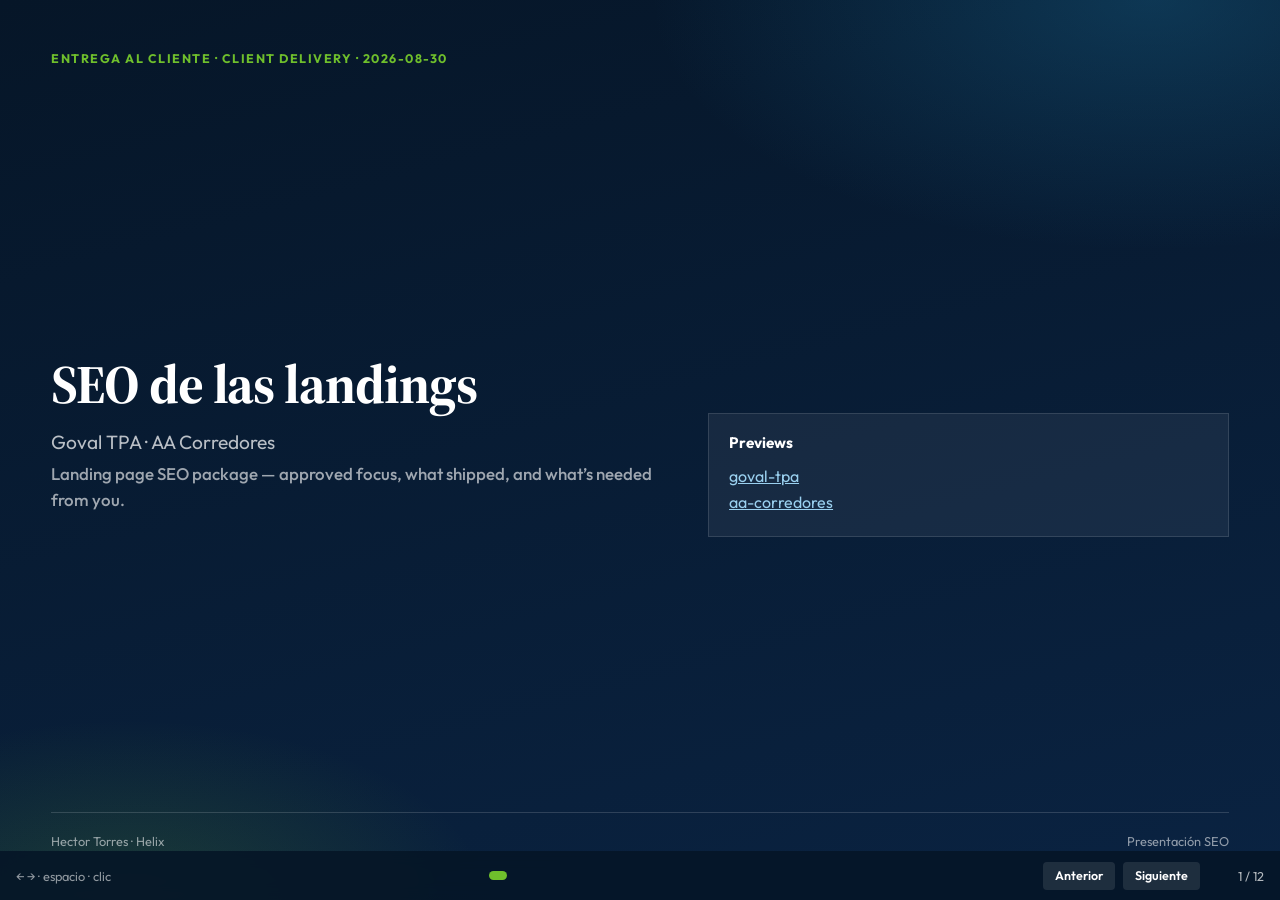
==== CLIENT-DELIVERY-SEO-SLIDES.html @ dc391119 "Add HTML slide deck for SEO client delivery. Co-authored-by: Cursor <cursoragent@cursor.com>" ====
<!DOCTYPE html>
<html lang="es">
<head>
  <meta charset="UTF-8" />
  <meta name="viewport" content="width=device-width, initial-scale=1" />
  <title>Entrega SEO — Goval TPA · AA Corredores</title>
  <link rel="preconnect" href="https://fonts.googleapis.com" />
  <link rel="preconnect" href="https://fonts.gstatic.com" crossorigin />
  <link href="https://fonts.googleapis.com/css2?family=Outfit:wght@400;500;600;700&family=Source+Serif+4:opsz,wght@8..60,600;8..60,700&display=swap" rel="stylesheet" />
  <style>
    :root {
      --navy: #0a2342;
      --navy-deep: #061628;
      --teal: #1a6f9a;
      --lime: #6fbf2c;
      --fog: #e8eef5;
      --ink: #152033;
      --muted: #5a6a7d;
      --white: #fff;
      --font: "Outfit", system-ui, sans-serif;
      --display: "Source Serif 4", Georgia, serif;
    }

    * { box-sizing: border-box; }
    html, body { margin: 0; height: 100%; }
    body {
      font-family: var(--font);
      color: var(--ink);
      background: var(--navy-deep);
      overflow: hidden;
    }

    .deck {
      height: 100%;
      position: relative;
    }

    .slide {
      position: absolute;
      inset: 0;
      display: none;
      padding: clamp(1.5rem, 4vw, 3.5rem);
      background:
        radial-gradient(1200px 600px at 100% -10%, rgba(26, 111, 154, 0.28), transparent 55%),
        radial-gradient(900px 500px at -10% 110%, rgba(111, 191, 44, 0.12), transparent 50%),
        linear-gradient(160deg, #f4f7fb 0%, #eef3f8 45%, #e4edf5 100%);
      color: var(--ink);
      overflow: auto;
    }
    .slide.is-active { display: flex; flex-direction: column; }
    .slide.dark {
      background:
        radial-gradient(1000px 500px at 90% 0%, rgba(26, 111, 154, 0.35), transparent 50%),
        radial-gradient(800px 400px at 10% 100%, rgba(111, 191, 44, 0.18), transparent 45%),
        linear-gradient(165deg, var(--navy-deep), var(--navy));
      color: var(--white);
    }
    .slide.dark .muted { color: rgba(255,255,255,0.72); }
    .slide.dark .kicker { color: var(--lime); }
    .slide.dark a { color: #9ad0ef; }

    .kicker {
      font-size: 0.78rem;
      font-weight: 700;
      letter-spacing: 0.12em;
      text-transform: uppercase;
      color: var(--teal);
      margin: 0 0 0.75rem;
    }
    h1, h2 {
      font-family: var(--display);
      font-weight: 700;
      line-height: 1.15;
      margin: 0 0 0.75rem;
      letter-spacing: -0.02em;
    }
    h1 { font-size: clamp(2rem, 5vw, 3.4rem); max-width: 18ch; }
    h2 { font-size: clamp(1.55rem, 3.5vw, 2.45rem); }
    .lede {
      font-size: clamp(1rem, 2vw, 1.2rem);
      max-width: 42rem;
      line-height: 1.55;
      margin: 0 0 1.5rem;
    }
    .muted { color: var(--muted); }
    .en {
      display: block;
      font-size: 0.88em;
      font-weight: 500;
      opacity: 0.85;
      margin-top: 0.2rem;
    }

    .grow { flex: 1; display: flex; flex-direction: column; justify-content: center; }
    .footer-meta {
      display: flex;
      justify-content: space-between;
      gap: 1rem;
      align-items: center;
      margin-top: auto;
      padding-top: 1.25rem;
      font-size: 0.8rem;
      color: var(--muted);
      border-top: 1px solid rgba(10, 35, 66, 0.12);
    }
    .slide.dark .footer-meta {
      border-top-color: rgba(255,255,255,0.15);
      color: rgba(255,255,255,0.55);
    }

    .grid-2 {
      display: grid;
      grid-template-columns: repeat(2, minmax(0, 1fr));
      gap: 1.25rem;
    }
    @media (max-width: 800px) {
      .grid-2 { grid-template-columns: 1fr; }
    }

    .panel {
      background: rgba(255,255,255,0.72);
      border: 1px solid rgba(10, 35, 66, 0.1);
      padding: 1.15rem 1.25rem;
    }
    .slide.dark .panel {
      background: rgba(255,255,255,0.06);
      border-color: rgba(255,255,255,0.12);
    }
    .panel h3 {
      margin: 0 0 0.65rem;
      font-size: 1.05rem;
      color: var(--navy);
    }
    .slide.dark .panel h3 { color: #fff; }
    .panel p { margin: 0 0 0.75rem; font-size: 0.95rem; line-height: 1.45; }
    .panel ul {
      margin: 0;
      padding-left: 1.1rem;
      font-size: 0.92rem;
      line-height: 1.55;
    }
    .panel li + li { margin-top: 0.35rem; }

    .tag {
      display: inline-block;
      font-size: 0.72rem;
      font-weight: 700;
      letter-spacing: 0.06em;
      text-transform: uppercase;
      padding: 0.2rem 0.5rem;
      background: var(--navy);
      color: #fff;
      margin-bottom: 0.55rem;
    }
    .tag.aa { background: var(--lime); color: var(--navy); }

    .list-check {
      list-style: none;
      margin: 0;
      padding: 0;
      display: grid;
      gap: 0.65rem;
    }
    .list-check li {
      display: grid;
      grid-template-columns: auto 1fr;
      gap: 0.75rem;
      align-items: start;
      font-size: 1rem;
      line-height: 1.4;
    }
    .list-check li::before {
      content: "";
      width: 0.65rem;
      height: 0.65rem;
      margin-top: 0.4rem;
      background: var(--lime);
      border-radius: 1px;
    }

    table {
      width: 100%;
      border-collapse: collapse;
      font-size: 0.9rem;
    }
    th, td {
      text-align: left;
      padding: 0.55rem 0.65rem;
      border-bottom: 1px solid rgba(10, 35, 66, 0.1);
      vertical-align: top;
    }
    th { font-size: 0.75rem; text-transform: uppercase; letter-spacing: 0.06em; color: var(--muted); }
    .slide.dark th, .slide.dark td { border-bottom-color: rgba(255,255,255,0.12); }
    .slide.dark th { color: rgba(255,255,255,0.55); }

    a { color: var(--teal); }
    .links a { display: block; margin: 0.35rem 0; word-break: break-all; }

    .agenda {
      list-style: none;
      margin: 0;
      padding: 0;
      counter-reset: ag;
      display: grid;
      gap: 0.7rem;
      max-width: 36rem;
    }
    .agenda li {
      counter-increment: ag;
      display: grid;
      grid-template-columns: 2.2rem 1fr;
      gap: 0.75rem;
      align-items: baseline;
      font-size: 1.05rem;
    }
    .agenda li::before {
      content: counter(ag, decimal-leading-zero);
      font-weight: 700;
      color: var(--teal);
      font-variant-numeric: tabular-nums;
    }

    .chrome {
      position: fixed;
      left: 0; right: 0; bottom: 0;
      z-index: 20;
      display: flex;
      align-items: center;
      justify-content: space-between;
      gap: 1rem;
      padding: 0.65rem 1rem;
      background: rgba(6, 22, 40, 0.92);
      color: #fff;
      font-size: 0.8rem;
      backdrop-filter: blur(8px);
    }
    .chrome .dots { display: flex; gap: 0.35rem; flex-wrap: wrap; justify-content: center; }
    .chrome button {
      border: 0;
      background: transparent;
      color: rgba(255,255,255,0.45);
      width: 0.55rem;
      height: 0.55rem;
      padding: 0;
      border-radius: 50%;
      cursor: pointer;
    }
    .chrome button.is-on { background: var(--lime); color: var(--lime); width: 1.1rem; border-radius: 999px; }
    .nav-btns { display: flex; gap: 0.5rem; }
    .nav-btns button {
      width: auto;
      height: auto;
      border-radius: 0.25rem;
      background: rgba(255,255,255,0.1);
      color: #fff;
      padding: 0.4rem 0.75rem;
      font: inherit;
      font-size: 0.78rem;
      font-weight: 600;
      cursor: pointer;
    }
    .nav-btns button:hover { background: rgba(255,255,255,0.2); }
    .hint { opacity: 0.55; }
    .deck { padding-bottom: 3rem; }

    .split-title {
      display: grid;
      grid-template-columns: 1.2fr 1fr;
      gap: 2rem;
      align-items: end;
    }
    @media (max-width: 800px) {
      .split-title { grid-template-columns: 1fr; }
    }

    .note {
      margin-top: 1rem;
      padding: 0.85rem 1rem;
      border-left: 3px solid var(--lime);
      background: rgba(111, 191, 44, 0.1);
      font-size: 0.92rem;
    }
    .slide.dark .note {
      background: rgba(111, 191, 44, 0.12);
      border-left-color: var(--lime);
    }
  </style>
</head>
<body>
  <div class="deck" id="deck" aria-live="polite">

    <!-- 0 -->
    <section class="slide dark is-active" data-slide>
      <p class="kicker">Entrega al cliente · Client delivery · 2026-08-30</p>
      <div class="grow">
        <div class="split-title">
          <div>
            <h1>SEO de las landings</h1>
            <p class="lede muted">
              Goval TPA · AA Corredores
              <span class="en">Landing page SEO package — approved focus, what shipped, and what’s needed from you.</span>
            </p>
          </div>
          <div class="panel">
            <p><strong>Previews</strong></p>
            <div class="links">
              <a href="https://hectortorrese.github.io/goval-tpa/" target="_blank" rel="noopener">goval-tpa</a>
              <a href="https://hectortorrese.github.io/aa-corredores/" target="_blank" rel="noopener">aa-corredores</a>
            </div>
          </div>
        </div>
      </div>
      <div class="footer-meta"><span>Hector Torres · Helix</span><span>Presentación SEO</span></div>
    </section>

    <!-- 1 -->
    <section class="slide" data-slide>
      <p class="kicker">Agenda</p>
      <div class="grow">
        <h2>Qué cubrimos hoy</h2>
        <p class="lede muted">What this deck covers</p>
        <ol class="agenda">
          <li>Enfoque SEO aprobado <span class="en">Approved SEO focus (Goval vs AA)</span></li>
          <li>Qué se implementó en ambas páginas <span class="en">What shipped on both sites</span></li>
          <li><code>robots.txt</code> + <code>sitemap.xml</code> explicados</li>
          <li>URLs, Schema, hosting</li>
          <li>Pendiente del cliente <span class="en">What we need from you</span></li>
        </ol>
      </div>
      <div class="footer-meta"><span>Goval TPA · AA Corredores</span><span></span></div>
    </section>

    <!-- 2 -->
    <section class="slide" data-slide>
      <p class="kicker">1 · Enfoque aprobado</p>
      <div class="grow">
        <h2>Dos marcas, dos temas claros</h2>
        <p class="lede muted">Two brands, two distinct SEO topics — no overlap.</p>
        <div class="grid-2">
          <div class="panel">
            <span class="tag">Goval TPA</span>
            <h3>TPA · asistencia médica y al viajero</h3>
            <p>Third Party Administrator en República Dominicana: emergencias, siniestros, red de prestadores, 24/7.</p>
            <p class="muted"><strong>No priorizamos:</strong> corretaje de seguros general (eso es AA).</p>
          </div>
          <div class="panel">
            <span class="tag aa">AA Corredores</span>
            <h3>Corredora de seguros · Santo Domingo</h3>
            <p>Corretaje y reaseguros: salud/ARS/AFP, viajes, intermediación con aseguradoras, Superintendencia.</p>
            <p class="muted"><strong>No priorizamos:</strong> TPA / gestión operativa de siniestros (eso es Goval).</p>
          </div>
        </div>
      </div>
      <div class="footer-meta"><span>Approved SEO focus</span><span></span></div>
    </section>

    <!-- 3 -->
    <section class="slide" data-slide>
      <p class="kicker">Goval TPA · Keywords</p>
      <div class="grow">
        <h2>Tema central: TPA en RD</h2>
        <table>
          <thead>
            <tr><th>Español</th><th>English</th></tr>
          </thead>
          <tbody>
            <tr><td>Third Party Administrator / TPA República Dominicana</td><td>Third Party Administrator / TPA Dominican Republic</td></tr>
            <tr><td>asistencia médica</td><td>medical assistance</td></tr>
            <tr><td>asistencia al viajero 24/7</td><td>traveler assistance 24/7</td></tr>
            <tr><td>emergencias médicas y siniestros</td><td>medical emergencies and claims</td></tr>
            <tr><td>red de prestadores médicos</td><td>medical provider network</td></tr>
            <tr><td>TPA para aseguradoras</td><td>TPA for insurers</td></tr>
          </tbody>
        </table>
      </div>
      <div class="footer-meta"><span>Goval TPA</span><span></span></div>
    </section>

    <!-- 4 -->
    <section class="slide" data-slide>
      <p class="kicker">AA Corredores · Keywords</p>
      <div class="grow">
        <h2>Tema central: corretaje en RD</h2>
        <table>
          <thead>
            <tr><th>Español</th><th>English</th></tr>
          </thead>
          <tbody>
            <tr><td>corredora de seguros República Dominicana</td><td>insurance brokerage Dominican Republic</td></tr>
            <tr><td>corretaje de seguros y reaseguros</td><td>insurance &amp; reinsurance brokerage</td></tr>
            <tr><td>seguros de salud, ARS, AFP</td><td>health insurance, ARS, AFP</td></tr>
            <tr><td>seguros de viaje</td><td>travel insurance</td></tr>
            <tr><td>Superintendencia de Seguros</td><td>Insurance Superintendency</td></tr>
            <tr><td>intermediación con aseguradoras</td><td>intermediation with insurers</td></tr>
          </tbody>
        </table>
      </div>
      <div class="footer-meta"><span>AA Corredores</span><span></span></div>
    </section>

    <!-- 5 -->
    <section class="slide" data-slide>
      <p class="kicker">2 · Implementado</p>
      <div class="grow">
        <h2>Qué hay en ambas páginas</h2>
        <p class="lede muted">Shipped on both landings · idioma por defecto: español (mercado RD)</p>
        <ul class="list-check">
          <li>Títulos y meta descriptions en ES y EN (cambian con el idioma)</li>
          <li>Open Graph + Twitter cards (compartir en redes / WhatsApp)</li>
          <li><code>canonical</code> + <code>hreflang</code> (<code>?lang=es</code> / <code>?lang=en</code>)</li>
          <li><code>robots.txt</code> + <code>sitemap.xml</code></li>
          <li>Datos estructurados JSON-LD (Schema.org)</li>
          <li>Encabezados H1/H2/H3 alineados a los temas SEO — sin relleno artificial</li>
        </ul>
      </div>
      <div class="footer-meta"><span>What was implemented</span><span></span></div>
    </section>

    <!-- 6 -->
    <section class="slide" data-slide>
      <p class="kicker">2.1 · Para buscadores</p>
      <div class="grow">
        <h2><code>robots.txt</code> + <code>sitemap.xml</code></h2>
        <p class="lede muted">Archivos para Google y otros crawlers — el visitante normal no los ve.</p>
        <div class="grid-2">
          <div class="panel">
            <h3>robots.txt</h3>
            <p><strong>ES:</strong> Instrucciones para crawlers: qué pueden indexar. Aquí: <strong>permitir todo</strong> el sitio y señalar el sitemap.</p>
            <p class="muted"><strong>EN:</strong> Rules for crawlers. Here: allow the whole site and point to the sitemap.</p>
          </div>
          <div class="panel">
            <h3>sitemap.xml</h3>
            <p><strong>ES:</strong> Lista oficial de URLs (home + ES/EN) para encontrarlas más rápido y saber que hay dos idiomas.</p>
            <p class="muted"><strong>EN:</strong> Official URL list so engines find pages faster and know both languages exist.</p>
          </div>
        </div>
        <div class="note">
          Juntos = <strong>permiso + mapa</strong>. No rankean solos; ayudan al descubrimiento.
          Con dominio propio: actualizar URLs en ambos y enviar el sitemap en Search Console.
        </div>
      </div>
      <div class="footer-meta"><span>Permission + map for search bots</span><span></span></div>
    </section>

    <!-- 7 -->
    <section class="slide" data-slide>
      <p class="kicker">Schema.org · JSON-LD</p>
      <div class="grow">
        <h2>Datos estructurados</h2>
        <p class="lede muted">Helps Google understand the business type.</p>
        <table>
          <thead>
            <tr><th>Sitio</th><th>Tipo Schema.org</th></tr>
          </thead>
          <tbody>
            <tr>
              <td>Goval TPA</td>
              <td><code>Organization</code> (+ knowsAbout TPA / medical / travel assistance)</td>
            </tr>
            <tr>
              <td>AA Corredores</td>
              <td><code>InsuranceAgency</code> (+ dirección, teléfono, fundador)</td>
            </tr>
          </tbody>
        </table>
        <div class="note" style="margin-top:1.5rem">
          Ejemplos live:<br />
          <a href="https://hectortorrese.github.io/goval-tpa/robots.txt" target="_blank" rel="noopener">goval-tpa/robots.txt</a>
          ·
          <a href="https://hectortorrese.github.io/goval-tpa/sitemap.xml" target="_blank" rel="noopener">goval-tpa/sitemap.xml</a>
          <span class="en">(misma idea en AA)</span>
        </div>
      </div>
      <div class="footer-meta"><span>Structured data</span><span></span></div>
    </section>

    <!-- 8 -->
    <section class="slide" data-slide>
      <p class="kicker">3 · URLs</p>
      <div class="grow">
        <h2>Previews y repositorios</h2>
        <table>
          <thead>
            <tr><th>Sitio</th><th>Preview</th><th>Repo</th></tr>
          </thead>
          <tbody>
            <tr>
              <td>Goval TPA</td>
              <td><a href="https://hectortorrese.github.io/goval-tpa/" target="_blank" rel="noopener">github.io/goval-tpa</a></td>
              <td><a href="https://github.com/HectorTorresE/goval-tpa" target="_blank" rel="noopener">HectorTorresE/goval-tpa</a></td>
            </tr>
            <tr>
              <td>AA Corredores</td>
              <td><a href="https://hectortorrese.github.io/aa-corredores/" target="_blank" rel="noopener">github.io/aa-corredores</a></td>
              <td><a href="https://github.com/HectorTorresE/aa-corredores" target="_blank" rel="noopener">HectorTorresE/aa-corredores</a></td>
            </tr>
          </tbody>
        </table>
        <div class="note">
          Probar idiomas: agregar <code>?lang=en</code> o <code>?lang=es</code> a la URL.<br />
          Documento escrito: <a href="https://github.com/HectorTorresE/goval-tpa/blob/main/CLIENT-DELIVERY-SEO.md" target="_blank" rel="noopener">CLIENT-DELIVERY-SEO.md</a>
        </div>
      </div>
      <div class="footer-meta"><span>Client URLs</span><span></span></div>
    </section>

    <!-- 9 -->
    <section class="slide" data-slide>
      <p class="kicker">4 · Pendiente del cliente</p>
      <div class="grow">
        <h2>Lo que necesitamos de ustedes</h2>
        <p class="lede muted">Needs from client</p>
        <ul class="list-check">
          <li><strong>Goval:</strong> teléfono, correo y dirección oficiales (hoy hay email provisional).</li>
          <li><strong>Dominios finales</strong> tras aprobación (ej. govaltpa.com, aacorredores.com) — actualizar canonical, sitemap y Schema.</li>
          <li>Confirmar logo vectorial de AA si el SVG actual debe reemplazarse.</li>
          <li>Opcional: Google Search Console + Analytics cuando exista dominio propio.</li>
        </ul>
      </div>
      <div class="footer-meta"><span>Action items</span><span></span></div>
    </section>

    <!-- 10 -->
    <section class="slide" data-slide>
      <p class="kicker">5 · Hosting</p>
      <div class="grow">
        <h2>Dónde vive el sitio</h2>
        <div class="grid-2">
          <div class="panel">
            <h3>Ahora</h3>
            <p>GitHub Pages — gratis, para revisión y preview.</p>
          </div>
          <div class="panel">
            <h3>Largo plazo</h3>
            <p>A acordar tras aprobación: dominio propio + Pages / Cloudflare / Vercel, etc.</p>
          </div>
        </div>
      </div>
      <div class="footer-meta"><span>Hosting</span><span></span></div>
    </section>

    <!-- 11 -->
    <section class="slide dark" data-slide>
      <p class="kicker">Cierre</p>
      <div class="grow">
        <h1>Listo para revisión</h1>
        <p class="lede muted">
          Abrir previews → probar ES/EN → confirmar pendientes → dominio final.
          <span class="en">Open previews → try languages → confirm open items → final domain.</span>
        </p>
        <div class="grid-2">
          <div class="panel">
            <p><strong>Goval TPA</strong></p>
            <a href="https://hectortorrese.github.io/goval-tpa/" target="_blank" rel="noopener">hectortorrese.github.io/goval-tpa</a>
          </div>
          <div class="panel">
            <p><strong>AA Corredores</strong></p>
            <a href="https://hectortorrese.github.io/aa-corredores/" target="_blank" rel="noopener">hectortorrese.github.io/aa-corredores</a>
          </div>
        </div>
      </div>
      <div class="footer-meta"><span>2026-08-30 · CLIENT-DELIVERY-SEO</span><span>Gracias</span></div>
    </section>
  </div>

  <div class="chrome" role="navigation" aria-label="Controles de diapositivas">
    <span class="hint">← → · espacio · clic</span>
    <div class="dots" id="dots"></div>
    <div class="nav-btns">
      <button type="button" id="prev" aria-label="Anterior">Anterior</button>
      <button type="button" id="next" aria-label="Siguiente">Siguiente</button>
      <span id="counter" style="align-self:center;opacity:.7;min-width:3.5rem;text-align:right"></span>
    </div>
  </div>

  <script>
    (function () {
      const slides = Array.from(document.querySelectorAll("[data-slide]"));
      const dots = document.getElementById("dots");
      const counter = document.getElementById("counter");
      let i = 0;

      slides.forEach((_, idx) => {
        const b = document.createElement("button");
        b.type = "button";
        b.setAttribute("aria-label", "Ir a diapositiva " + (idx + 1));
        b.addEventListener("click", () => go(idx));
        dots.appendChild(b);
      });

      function go(n) {
        i = (n + slides.length) % slides.length;
        slides.forEach((s, idx) => s.classList.toggle("is-active", idx === i));
        Array.from(dots.children).forEach((d, idx) => d.classList.toggle("is-on", idx === i));
        counter.textContent = (i + 1) + " / " + slides.length;
        const footers = slides[i].querySelectorAll(".footer-meta span:last-child");
        footers.forEach((el) => { if (!el.textContent || el.textContent.match(/^\d/)) el.textContent = ""; });
      }

      document.getElementById("prev").addEventListener("click", () => go(i - 1));
      document.getElementById("next").addEventListener("click", () => go(i + 1));

      document.addEventListener("keydown", (e) => {
        if (e.key === "ArrowRight" || e.key === " " || e.key === "PageDown") {
          e.preventDefault();
          go(i + 1);
        } else if (e.key === "ArrowLeft" || e.key === "PageUp") {
          e.preventDefault();
          go(i - 1);
        } else if (e.key === "Home") {
          go(0);
        } else if (e.key === "End") {
          go(slides.length - 1);
        }
      });

      go(0);
    })();
  </script>
</body>
</html>
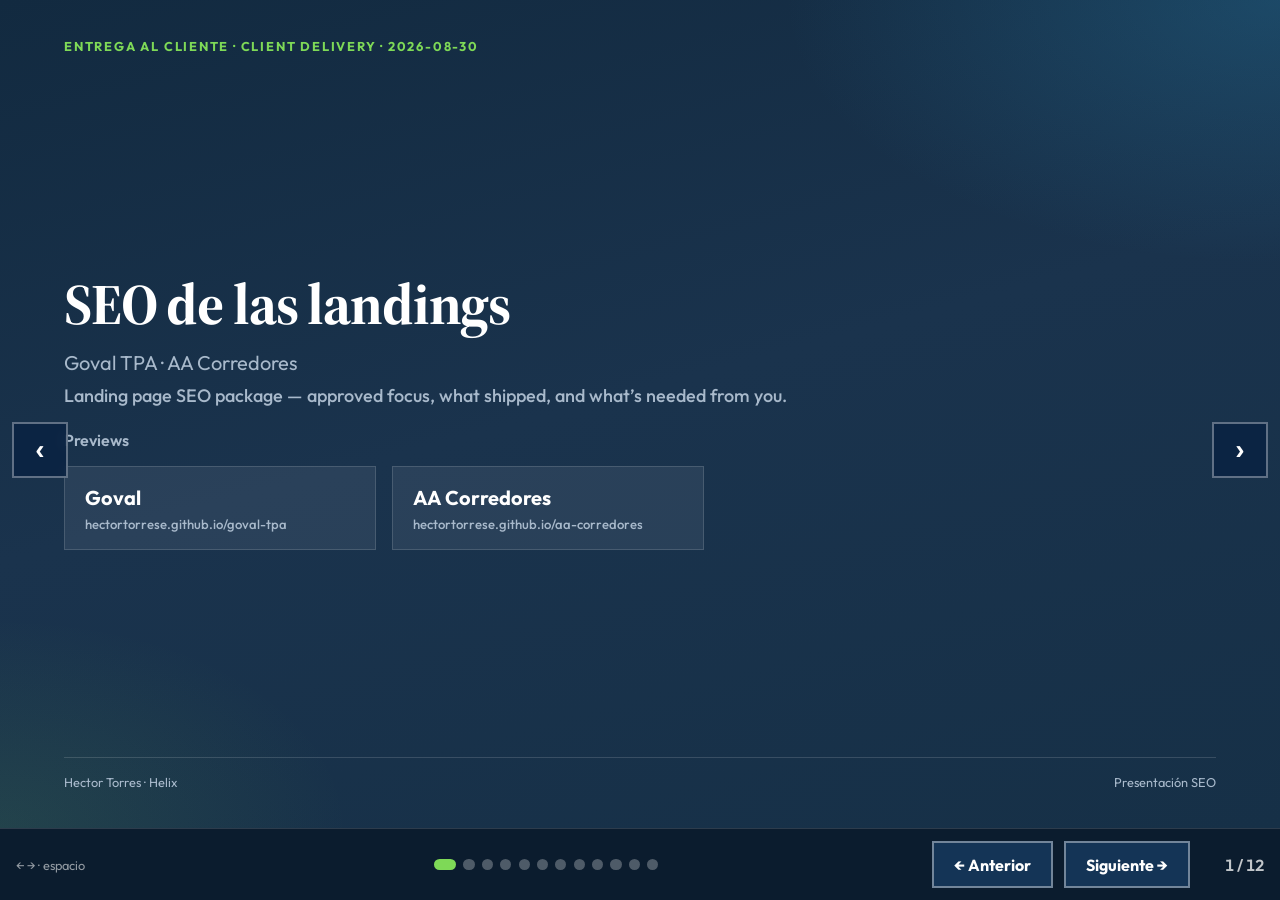
==== commit ddd6e9cd: "Improve SEO slides: nav, layout, dark theme. Co-authored-by: Cursor <cursoragent@cursor.com>" ====
--- a/CLIENT-DELIVERY-SEO-SLIDES.html
+++ b/CLIENT-DELIVERY-SEO-SLIDES.html
@@ -10,15 +10,17 @@
   <style>
     :root {
       --navy: #0a2342;
-      --navy-deep: #061628;
-      --teal: #1a6f9a;
-      --lime: #6fbf2c;
-      --fog: #e8eef5;
-      --ink: #152033;
-      --muted: #5a6a7d;
-      --white: #fff;
+      --navy-mid: #143456;
+      --teal: #2a8bb8;
+      --lime: #7ed957;
+      --bg: #1a334d;
+      --bg-panel: rgba(255, 255, 255, 0.07);
+      --ink: #f2f6fa;
+      --muted: #a8b9cb;
+      --line: rgba(255, 255, 255, 0.14);
       --font: "Outfit", system-ui, sans-serif;
       --display: "Source Serif 4", Georgia, serif;
+      --chrome-h: 4.5rem;
     }
 
     * { box-sizing: border-box; }
@@ -26,120 +28,114 @@
     body {
       font-family: var(--font);
       color: var(--ink);
-      background: var(--navy-deep);
+      background: var(--bg);
       overflow: hidden;
     }
 
     .deck {
       height: 100%;
       position: relative;
+      padding-bottom: var(--chrome-h);
     }
 
     .slide {
       position: absolute;
       inset: 0;
+      bottom: var(--chrome-h);
       display: none;
-      padding: clamp(1.5rem, 4vw, 3.5rem);
+      padding: clamp(1.25rem, 3vw, 2.5rem) clamp(1.5rem, 5vw, 4rem);
       background:
-        radial-gradient(1200px 600px at 100% -10%, rgba(26, 111, 154, 0.28), transparent 55%),
-        radial-gradient(900px 500px at -10% 110%, rgba(111, 191, 44, 0.12), transparent 50%),
-        linear-gradient(160deg, #f4f7fb 0%, #eef3f8 45%, #e4edf5 100%);
+        radial-gradient(900px 480px at 100% 0%, rgba(42, 139, 184, 0.28), transparent 55%),
+        radial-gradient(700px 420px at 0% 100%, rgba(126, 217, 87, 0.1), transparent 50%),
+        linear-gradient(165deg, #122a40 0%, #1a334d 48%, #163047 100%);
       color: var(--ink);
       overflow: auto;
     }
     .slide.is-active { display: flex; flex-direction: column; }
-    .slide.dark {
-      background:
-        radial-gradient(1000px 500px at 90% 0%, rgba(26, 111, 154, 0.35), transparent 50%),
-        radial-gradient(800px 400px at 10% 100%, rgba(111, 191, 44, 0.18), transparent 45%),
-        linear-gradient(165deg, var(--navy-deep), var(--navy));
-      color: var(--white);
-    }
-    .slide.dark .muted { color: rgba(255,255,255,0.72); }
-    .slide.dark .kicker { color: var(--lime); }
-    .slide.dark a { color: #9ad0ef; }
 
     .kicker {
-      font-size: 0.78rem;
+      font-size: 0.8rem;
       font-weight: 700;
-      letter-spacing: 0.12em;
+      letter-spacing: 0.14em;
       text-transform: uppercase;
-      color: var(--teal);
-      margin: 0 0 0.75rem;
+      color: var(--lime);
+      margin: 0 0 0.65rem;
+      flex-shrink: 0;
     }
     h1, h2 {
       font-family: var(--display);
       font-weight: 700;
       line-height: 1.15;
-      margin: 0 0 0.75rem;
+      margin: 0 0 0.65rem;
       letter-spacing: -0.02em;
-    }
-    h1 { font-size: clamp(2rem, 5vw, 3.4rem); max-width: 18ch; }
-    h2 { font-size: clamp(1.55rem, 3.5vw, 2.45rem); }
+      color: #fff;
+    }
+    h1 { font-size: clamp(2.2rem, 5.5vw, 3.6rem); max-width: 16ch; }
+    h2 { font-size: clamp(1.6rem, 3.6vw, 2.5rem); max-width: none; }
     .lede {
-      font-size: clamp(1rem, 2vw, 1.2rem);
-      max-width: 42rem;
-      line-height: 1.55;
-      margin: 0 0 1.5rem;
+      font-size: clamp(1.05rem, 2vw, 1.25rem);
+      max-width: 48rem;
+      line-height: 1.5;
+      margin: 0 0 1.35rem;
+      color: var(--muted);
     }
     .muted { color: var(--muted); }
     .en {
       display: block;
-      font-size: 0.88em;
+      font-size: 0.9em;
       font-weight: 500;
-      opacity: 0.85;
-      margin-top: 0.2rem;
-    }
-
-    .grow { flex: 1; display: flex; flex-direction: column; justify-content: center; }
+      color: var(--muted);
+      margin-top: 0.25rem;
+      white-space: normal;
+      overflow-wrap: anywhere;
+    }
+
+    .grow {
+      flex: 1;
+      display: flex;
+      flex-direction: column;
+      justify-content: center;
+      min-height: 0;
+      width: 100%;
+      max-width: 1100px;
+    }
+    .grow.wide { max-width: none; }
+
     .footer-meta {
       display: flex;
       justify-content: space-between;
       gap: 1rem;
       align-items: center;
       margin-top: auto;
-      padding-top: 1.25rem;
+      padding-top: 1rem;
       font-size: 0.8rem;
       color: var(--muted);
-      border-top: 1px solid rgba(10, 35, 66, 0.12);
-    }
-    .slide.dark .footer-meta {
-      border-top-color: rgba(255,255,255,0.15);
-      color: rgba(255,255,255,0.55);
+      border-top: 1px solid var(--line);
+      flex-shrink: 0;
     }
 
     .grid-2 {
       display: grid;
       grid-template-columns: repeat(2, minmax(0, 1fr));
       gap: 1.25rem;
+      width: 100%;
     }
     @media (max-width: 800px) {
       .grid-2 { grid-template-columns: 1fr; }
     }
 
     .panel {
-      background: rgba(255,255,255,0.72);
-      border: 1px solid rgba(10, 35, 66, 0.1);
-      padding: 1.15rem 1.25rem;
-    }
-    .slide.dark .panel {
-      background: rgba(255,255,255,0.06);
-      border-color: rgba(255,255,255,0.12);
+      background: var(--bg-panel);
+      border: 1px solid var(--line);
+      padding: 1.25rem 1.4rem;
     }
     .panel h3 {
       margin: 0 0 0.65rem;
-      font-size: 1.05rem;
-      color: var(--navy);
-    }
-    .slide.dark .panel h3 { color: #fff; }
-    .panel p { margin: 0 0 0.75rem; font-size: 0.95rem; line-height: 1.45; }
-    .panel ul {
-      margin: 0;
-      padding-left: 1.1rem;
-      font-size: 0.92rem;
-      line-height: 1.55;
-    }
-    .panel li + li { margin-top: 0.35rem; }
+      font-size: 1.1rem;
+      color: #fff;
+    }
+    .panel p { margin: 0 0 0.75rem; font-size: 1rem; line-height: 1.45; color: var(--ink); }
+    .panel p:last-child { margin-bottom: 0; }
 
     .tag {
       display: inline-block;
@@ -147,8 +143,8 @@
       font-weight: 700;
       letter-spacing: 0.06em;
       text-transform: uppercase;
-      padding: 0.2rem 0.5rem;
-      background: var(--navy);
+      padding: 0.25rem 0.55rem;
+      background: var(--teal);
       color: #fff;
       margin-bottom: 0.55rem;
     }
@@ -159,183 +155,307 @@
       margin: 0;
       padding: 0;
       display: grid;
-      gap: 0.65rem;
+      gap: 0.85rem;
+      max-width: 52rem;
     }
     .list-check li {
-      display: grid;
-      grid-template-columns: auto 1fr;
-      gap: 0.75rem;
-      align-items: start;
-      font-size: 1rem;
+      display: flex;
+      gap: 0.9rem;
+      align-items: flex-start;
+      font-size: clamp(1rem, 1.6vw, 1.15rem);
       line-height: 1.4;
     }
     .list-check li::before {
       content: "";
-      width: 0.65rem;
-      height: 0.65rem;
+      flex: 0 0 0.7rem;
+      width: 0.7rem;
+      height: 0.7rem;
       margin-top: 0.4rem;
       background: var(--lime);
-      border-radius: 1px;
     }
 
     table {
       width: 100%;
       border-collapse: collapse;
-      font-size: 0.9rem;
+      font-size: clamp(0.92rem, 1.4vw, 1.05rem);
     }
     th, td {
       text-align: left;
-      padding: 0.55rem 0.65rem;
-      border-bottom: 1px solid rgba(10, 35, 66, 0.1);
+      padding: 0.7rem 0.8rem;
+      border-bottom: 1px solid var(--line);
       vertical-align: top;
     }
-    th { font-size: 0.75rem; text-transform: uppercase; letter-spacing: 0.06em; color: var(--muted); }
-    .slide.dark th, .slide.dark td { border-bottom-color: rgba(255,255,255,0.12); }
-    .slide.dark th { color: rgba(255,255,255,0.55); }
-
-    a { color: var(--teal); }
-    .links a { display: block; margin: 0.35rem 0; word-break: break-all; }
+    th {
+      font-size: 0.75rem;
+      text-transform: uppercase;
+      letter-spacing: 0.06em;
+      color: var(--muted);
+    }
+
+    a { color: #8ec8e8; }
+    a:hover { color: #fff; }
+
+    .preview-links {
+      display: grid;
+      grid-template-columns: repeat(2, minmax(0, 1fr));
+      gap: 1rem;
+      width: 100%;
+      max-width: 640px;
+      margin-top: 0.5rem;
+    }
+    .preview-links a {
+      display: block;
+      padding: 1.1rem 1.25rem;
+      background: var(--bg-panel);
+      border: 1px solid var(--line);
+      color: #fff;
+      font-size: 1.25rem;
+      font-weight: 700;
+      text-decoration: none;
+      transition: border-color 0.15s ease, background 0.15s ease;
+    }
+    .preview-links a:hover {
+      border-color: var(--lime);
+      background: rgba(126, 217, 87, 0.1);
+    }
+    .preview-links a span {
+      display: block;
+      margin-top: 0.35rem;
+      font-size: 0.82rem;
+      font-weight: 500;
+      color: var(--muted);
+    }
 
     .agenda {
       list-style: none;
       margin: 0;
       padding: 0;
+      display: grid;
+      grid-template-columns: repeat(2, minmax(0, 1fr));
+      gap: 0.85rem 1.5rem;
+      width: 100%;
+      max-width: 960px;
       counter-reset: ag;
-      display: grid;
-      gap: 0.7rem;
-      max-width: 36rem;
+    }
+    @media (max-width: 800px) {
+      .agenda { grid-template-columns: 1fr; }
     }
     .agenda li {
       counter-increment: ag;
-      display: grid;
-      grid-template-columns: 2.2rem 1fr;
-      gap: 0.75rem;
-      align-items: baseline;
-      font-size: 1.05rem;
-    }
-    .agenda li::before {
-      content: counter(ag, decimal-leading-zero);
+      display: flex;
+      gap: 0.9rem;
+      align-items: flex-start;
+      font-size: clamp(1.05rem, 1.7vw, 1.2rem);
+      line-height: 1.35;
+      padding: 1rem 1.1rem;
+      background: var(--bg-panel);
+      border: 1px solid var(--line);
+    }
+    .agenda .num {
+      flex: 0 0 auto;
       font-weight: 700;
       color: var(--teal);
       font-variant-numeric: tabular-nums;
-    }
+      font-size: 0.95em;
+      padding-top: 0.1rem;
+    }
+    .agenda .body { flex: 1; min-width: 0; }
+    .agenda .body strong { font-weight: 600; color: #fff; }
+
+    .note {
+      margin-top: 1.15rem;
+      padding: 0.95rem 1.1rem;
+      border-left: 3px solid var(--lime);
+      background: rgba(126, 217, 87, 0.1);
+      font-size: 0.98rem;
+      line-height: 1.45;
+      max-width: 52rem;
+    }
+
+    /* Big side nav */
+    .side-nav {
+      position: fixed;
+      top: 50%;
+      transform: translateY(-50%);
+      z-index: 30;
+      width: 3.5rem;
+      height: 3.5rem;
+      border: 2px solid rgba(255, 255, 255, 0.35);
+      background: rgba(10, 35, 66, 0.85);
+      color: #fff;
+      font-size: 1.75rem;
+      font-weight: 700;
+      line-height: 1;
+      cursor: pointer;
+      display: flex;
+      align-items: center;
+      justify-content: center;
+      backdrop-filter: blur(6px);
+    }
+    .side-nav:hover {
+      background: var(--lime);
+      color: var(--navy);
+      border-color: var(--lime);
+    }
+    .side-nav.prev { left: 0.75rem; }
+    .side-nav.next { right: 0.75rem; }
 
     .chrome {
       position: fixed;
       left: 0; right: 0; bottom: 0;
+      height: var(--chrome-h);
       z-index: 20;
       display: flex;
       align-items: center;
       justify-content: space-between;
       gap: 1rem;
-      padding: 0.65rem 1rem;
-      background: rgba(6, 22, 40, 0.92);
+      padding: 0 1rem 0 1rem;
+      background: #0b1c2e;
       color: #fff;
+      border-top: 1px solid var(--line);
+    }
+    .chrome .hint {
+      opacity: 0.55;
       font-size: 0.8rem;
-      backdrop-filter: blur(8px);
-    }
-    .chrome .dots { display: flex; gap: 0.35rem; flex-wrap: wrap; justify-content: center; }
-    .chrome button {
+      min-width: 9rem;
+    }
+    .chrome .dots {
+      display: flex;
+      gap: 0.45rem;
+      flex-wrap: wrap;
+      justify-content: center;
+      flex: 1;
+    }
+    .chrome .dots button {
       border: 0;
-      background: transparent;
-      color: rgba(255,255,255,0.45);
-      width: 0.55rem;
-      height: 0.55rem;
+      background: rgba(255, 255, 255, 0.28);
+      width: 0.7rem;
+      height: 0.7rem;
       padding: 0;
       border-radius: 50%;
       cursor: pointer;
     }
-    .chrome button.is-on { background: var(--lime); color: var(--lime); width: 1.1rem; border-radius: 999px; }
-    .nav-btns { display: flex; gap: 0.5rem; }
-    .nav-btns button {
-      width: auto;
-      height: auto;
-      border-radius: 0.25rem;
-      background: rgba(255,255,255,0.1);
+    .chrome .dots button.is-on {
+      background: var(--lime);
+      width: 1.4rem;
+      border-radius: 999px;
+    }
+    .nav-btns {
+      display: flex;
+      gap: 0.65rem;
+      align-items: center;
+    }
+    .nav-btns .go {
+      border: 2px solid rgba(255, 255, 255, 0.4);
+      background: #143456;
       color: #fff;
-      padding: 0.4rem 0.75rem;
+      padding: 0.7rem 1.25rem;
       font: inherit;
-      font-size: 0.78rem;
+      font-size: 1rem;
+      font-weight: 700;
+      cursor: pointer;
+      min-width: 7.5rem;
+    }
+    .nav-btns .go:hover {
+      background: var(--lime);
+      color: var(--navy);
+      border-color: var(--lime);
+    }
+    #counter {
+      min-width: 4rem;
+      text-align: right;
+      opacity: 0.75;
       font-weight: 600;
-      cursor: pointer;
-    }
-    .nav-btns button:hover { background: rgba(255,255,255,0.2); }
-    .hint { opacity: 0.55; }
-    .deck { padding-bottom: 3rem; }
-
-    .split-title {
-      display: grid;
-      grid-template-columns: 1.2fr 1fr;
-      gap: 2rem;
-      align-items: end;
-    }
-    @media (max-width: 800px) {
-      .split-title { grid-template-columns: 1fr; }
-    }
-
-    .note {
-      margin-top: 1rem;
-      padding: 0.85rem 1rem;
-      border-left: 3px solid var(--lime);
-      background: rgba(111, 191, 44, 0.1);
-      font-size: 0.92rem;
-    }
-    .slide.dark .note {
-      background: rgba(111, 191, 44, 0.12);
-      border-left-color: var(--lime);
+      font-variant-numeric: tabular-nums;
+    }
+
+    @media (max-width: 700px) {
+      .side-nav { display: none; }
+      .chrome .hint { display: none; }
+      .nav-btns .go { min-width: 0; padding: 0.65rem 0.9rem; }
     }
   </style>
 </head>
 <body>
+  <button type="button" class="side-nav prev" id="sidePrev" aria-label="Anterior">‹</button>
+  <button type="button" class="side-nav next" id="sideNext" aria-label="Siguiente">›</button>
+
   <div class="deck" id="deck" aria-live="polite">
 
-    <!-- 0 -->
-    <section class="slide dark is-active" data-slide>
+    <section class="slide is-active" data-slide>
       <p class="kicker">Entrega al cliente · Client delivery · 2026-08-30</p>
-      <div class="grow">
-        <div class="split-title">
-          <div>
-            <h1>SEO de las landings</h1>
-            <p class="lede muted">
-              Goval TPA · AA Corredores
-              <span class="en">Landing page SEO package — approved focus, what shipped, and what’s needed from you.</span>
-            </p>
-          </div>
-          <div class="panel">
-            <p><strong>Previews</strong></p>
-            <div class="links">
-              <a href="https://hectortorrese.github.io/goval-tpa/" target="_blank" rel="noopener">goval-tpa</a>
-              <a href="https://hectortorrese.github.io/aa-corredores/" target="_blank" rel="noopener">aa-corredores</a>
+      <div class="grow wide">
+        <h1>SEO de las landings</h1>
+        <p class="lede">
+          Goval TPA · AA Corredores
+          <span class="en">Landing page SEO package — approved focus, what shipped, and what’s needed from you.</span>
+        </p>
+        <p class="muted" style="margin:0 0 0.5rem;font-weight:600">Previews</p>
+        <div class="preview-links">
+          <a href="https://hectortorrese.github.io/goval-tpa/" target="_blank" rel="noopener">
+            Goval
+            <span>hectortorrese.github.io/goval-tpa</span>
+          </a>
+          <a href="https://hectortorrese.github.io/aa-corredores/" target="_blank" rel="noopener">
+            AA Corredores
+            <span>hectortorrese.github.io/aa-corredores</span>
+          </a>
+        </div>
+      </div>
+      <div class="footer-meta"><span>Hector Torres · Helix</span><span>Presentación SEO</span></div>
+    </section>
+
+    <section class="slide" data-slide>
+      <p class="kicker">Agenda</p>
+      <div class="grow wide">
+        <h2>Qué cubrimos hoy</h2>
+        <p class="lede">What this deck covers</p>
+        <ol class="agenda">
+          <li>
+            <span class="num">01</span>
+            <div class="body">
+              <strong>Enfoque SEO aprobado</strong>
+              <span class="en">Approved SEO focus (Goval vs AA)</span>
             </div>
-          </div>
-        </div>
-      </div>
-      <div class="footer-meta"><span>Hector Torres · Helix</span><span>Presentación SEO</span></div>
-    </section>
-
-    <!-- 1 -->
-    <section class="slide" data-slide>
-      <p class="kicker">Agenda</p>
-      <div class="grow">
-        <h2>Qué cubrimos hoy</h2>
-        <p class="lede muted">What this deck covers</p>
-        <ol class="agenda">
-          <li>Enfoque SEO aprobado <span class="en">Approved SEO focus (Goval vs AA)</span></li>
-          <li>Qué se implementó en ambas páginas <span class="en">What shipped on both sites</span></li>
-          <li><code>robots.txt</code> + <code>sitemap.xml</code> explicados</li>
-          <li>URLs, Schema, hosting</li>
-          <li>Pendiente del cliente <span class="en">What we need from you</span></li>
+          </li>
+          <li>
+            <span class="num">02</span>
+            <div class="body">
+              <strong>Qué se implementó en ambas páginas</strong>
+              <span class="en">What shipped on both sites</span>
+            </div>
+          </li>
+          <li>
+            <span class="num">03</span>
+            <div class="body">
+              <strong><code>robots.txt</code> + <code>sitemap.xml</code></strong>
+              <span class="en">Explained for search engines</span>
+            </div>
+          </li>
+          <li>
+            <span class="num">04</span>
+            <div class="body">
+              <strong>URLs, Schema, hosting</strong>
+              <span class="en">Links, structured data, where it lives</span>
+            </div>
+          </li>
+          <li>
+            <span class="num">05</span>
+            <div class="body">
+              <strong>Pendiente del cliente</strong>
+              <span class="en">What we need from you</span>
+            </div>
+          </li>
         </ol>
       </div>
       <div class="footer-meta"><span>Goval TPA · AA Corredores</span><span></span></div>
     </section>
 
-    <!-- 2 -->
     <section class="slide" data-slide>
       <p class="kicker">1 · Enfoque aprobado</p>
-      <div class="grow">
+      <div class="grow wide">
         <h2>Dos marcas, dos temas claros</h2>
-        <p class="lede muted">Two brands, two distinct SEO topics — no overlap.</p>
+        <p class="lede">Two brands, two distinct SEO topics — no overlap.</p>
         <div class="grid-2">
           <div class="panel">
             <span class="tag">Goval TPA</span>
@@ -354,10 +474,9 @@
       <div class="footer-meta"><span>Approved SEO focus</span><span></span></div>
     </section>
 
-    <!-- 3 -->
     <section class="slide" data-slide>
       <p class="kicker">Goval TPA · Keywords</p>
-      <div class="grow">
+      <div class="grow wide">
         <h2>Tema central: TPA en RD</h2>
         <table>
           <thead>
@@ -376,10 +495,9 @@
       <div class="footer-meta"><span>Goval TPA</span><span></span></div>
     </section>
 
-    <!-- 4 -->
     <section class="slide" data-slide>
       <p class="kicker">AA Corredores · Keywords</p>
-      <div class="grow">
+      <div class="grow wide">
         <h2>Tema central: corretaje en RD</h2>
         <table>
           <thead>
@@ -398,12 +516,11 @@
       <div class="footer-meta"><span>AA Corredores</span><span></span></div>
     </section>
 
-    <!-- 5 -->
     <section class="slide" data-slide>
       <p class="kicker">2 · Implementado</p>
-      <div class="grow">
+      <div class="grow wide">
         <h2>Qué hay en ambas páginas</h2>
-        <p class="lede muted">Shipped on both landings · idioma por defecto: español (mercado RD)</p>
+        <p class="lede">Shipped on both landings · idioma por defecto: español (mercado RD)</p>
         <ul class="list-check">
           <li>Títulos y meta descriptions en ES y EN (cambian con el idioma)</li>
           <li>Open Graph + Twitter cards (compartir en redes / WhatsApp)</li>
@@ -416,12 +533,11 @@
       <div class="footer-meta"><span>What was implemented</span><span></span></div>
     </section>
 
-    <!-- 6 -->
     <section class="slide" data-slide>
       <p class="kicker">2.1 · Para buscadores</p>
-      <div class="grow">
+      <div class="grow wide">
         <h2><code>robots.txt</code> + <code>sitemap.xml</code></h2>
-        <p class="lede muted">Archivos para Google y otros crawlers — el visitante normal no los ve.</p>
+        <p class="lede">Archivos para Google y otros crawlers — el visitante normal no los ve.</p>
         <div class="grid-2">
           <div class="panel">
             <h3>robots.txt</h3>
@@ -442,12 +558,11 @@
       <div class="footer-meta"><span>Permission + map for search bots</span><span></span></div>
     </section>
 
-    <!-- 7 -->
     <section class="slide" data-slide>
       <p class="kicker">Schema.org · JSON-LD</p>
-      <div class="grow">
+      <div class="grow wide">
         <h2>Datos estructurados</h2>
-        <p class="lede muted">Helps Google understand the business type.</p>
+        <p class="lede">Helps Google understand the business type.</p>
         <table>
           <thead>
             <tr><th>Sitio</th><th>Tipo Schema.org</th></tr>
@@ -463,8 +578,8 @@
             </tr>
           </tbody>
         </table>
-        <div class="note" style="margin-top:1.5rem">
-          Ejemplos live:<br />
+        <div class="note">
+          Ejemplos live:
           <a href="https://hectortorrese.github.io/goval-tpa/robots.txt" target="_blank" rel="noopener">goval-tpa/robots.txt</a>
           ·
           <a href="https://hectortorrese.github.io/goval-tpa/sitemap.xml" target="_blank" rel="noopener">goval-tpa/sitemap.xml</a>
@@ -474,10 +589,9 @@
       <div class="footer-meta"><span>Structured data</span><span></span></div>
     </section>
 
-    <!-- 8 -->
     <section class="slide" data-slide>
       <p class="kicker">3 · URLs</p>
-      <div class="grow">
+      <div class="grow wide">
         <h2>Previews y repositorios</h2>
         <table>
           <thead>
@@ -485,7 +599,7 @@
           </thead>
           <tbody>
             <tr>
-              <td>Goval TPA</td>
+              <td>Goval</td>
               <td><a href="https://hectortorrese.github.io/goval-tpa/" target="_blank" rel="noopener">github.io/goval-tpa</a></td>
               <td><a href="https://github.com/HectorTorresE/goval-tpa" target="_blank" rel="noopener">HectorTorresE/goval-tpa</a></td>
             </tr>
@@ -504,12 +618,11 @@
       <div class="footer-meta"><span>Client URLs</span><span></span></div>
     </section>
 
-    <!-- 9 -->
     <section class="slide" data-slide>
       <p class="kicker">4 · Pendiente del cliente</p>
-      <div class="grow">
+      <div class="grow wide">
         <h2>Lo que necesitamos de ustedes</h2>
-        <p class="lede muted">Needs from client</p>
+        <p class="lede">Needs from client</p>
         <ul class="list-check">
           <li><strong>Goval:</strong> teléfono, correo y dirección oficiales (hoy hay email provisional).</li>
           <li><strong>Dominios finales</strong> tras aprobación (ej. govaltpa.com, aacorredores.com) — actualizar canonical, sitemap y Schema.</li>
@@ -520,10 +633,9 @@
       <div class="footer-meta"><span>Action items</span><span></span></div>
     </section>
 
-    <!-- 10 -->
     <section class="slide" data-slide>
       <p class="kicker">5 · Hosting</p>
-      <div class="grow">
+      <div class="grow wide">
         <h2>Dónde vive el sitio</h2>
         <div class="grid-2">
           <div class="panel">
@@ -539,24 +651,23 @@
       <div class="footer-meta"><span>Hosting</span><span></span></div>
     </section>
 
-    <!-- 11 -->
-    <section class="slide dark" data-slide>
+    <section class="slide" data-slide>
       <p class="kicker">Cierre</p>
-      <div class="grow">
+      <div class="grow wide">
         <h1>Listo para revisión</h1>
-        <p class="lede muted">
+        <p class="lede">
           Abrir previews → probar ES/EN → confirmar pendientes → dominio final.
           <span class="en">Open previews → try languages → confirm open items → final domain.</span>
         </p>
-        <div class="grid-2">
-          <div class="panel">
-            <p><strong>Goval TPA</strong></p>
-            <a href="https://hectortorrese.github.io/goval-tpa/" target="_blank" rel="noopener">hectortorrese.github.io/goval-tpa</a>
-          </div>
-          <div class="panel">
-            <p><strong>AA Corredores</strong></p>
-            <a href="https://hectortorrese.github.io/aa-corredores/" target="_blank" rel="noopener">hectortorrese.github.io/aa-corredores</a>
-          </div>
+        <div class="preview-links">
+          <a href="https://hectortorrese.github.io/goval-tpa/" target="_blank" rel="noopener">
+            Goval
+            <span>Abrir preview</span>
+          </a>
+          <a href="https://hectortorrese.github.io/aa-corredores/" target="_blank" rel="noopener">
+            AA Corredores
+            <span>Abrir preview</span>
+          </a>
         </div>
       </div>
       <div class="footer-meta"><span>2026-08-30 · CLIENT-DELIVERY-SEO</span><span>Gracias</span></div>
@@ -564,12 +675,12 @@
   </div>
 
   <div class="chrome" role="navigation" aria-label="Controles de diapositivas">
-    <span class="hint">← → · espacio · clic</span>
+    <span class="hint">← → · espacio</span>
     <div class="dots" id="dots"></div>
     <div class="nav-btns">
-      <button type="button" id="prev" aria-label="Anterior">Anterior</button>
-      <button type="button" id="next" aria-label="Siguiente">Siguiente</button>
-      <span id="counter" style="align-self:center;opacity:.7;min-width:3.5rem;text-align:right"></span>
+      <button type="button" class="go" id="prev">← Anterior</button>
+      <button type="button" class="go" id="next">Siguiente →</button>
+      <span id="counter"></span>
     </div>
   </div>
 
@@ -593,12 +704,15 @@
         slides.forEach((s, idx) => s.classList.toggle("is-active", idx === i));
         Array.from(dots.children).forEach((d, idx) => d.classList.toggle("is-on", idx === i));
         counter.textContent = (i + 1) + " / " + slides.length;
-        const footers = slides[i].querySelectorAll(".footer-meta span:last-child");
-        footers.forEach((el) => { if (!el.textContent || el.textContent.match(/^\d/)) el.textContent = ""; });
       }
 
-      document.getElementById("prev").addEventListener("click", () => go(i - 1));
-      document.getElementById("next").addEventListener("click", () => go(i + 1));
+      function bind(id, fn) {
+        document.getElementById(id).addEventListener("click", fn);
+      }
+      bind("prev", () => go(i - 1));
+      bind("next", () => go(i + 1));
+      bind("sidePrev", () => go(i - 1));
+      bind("sideNext", () => go(i + 1));
 
       document.addEventListener("keydown", (e) => {
         if (e.key === "ArrowRight" || e.key === " " || e.key === "PageDown") {
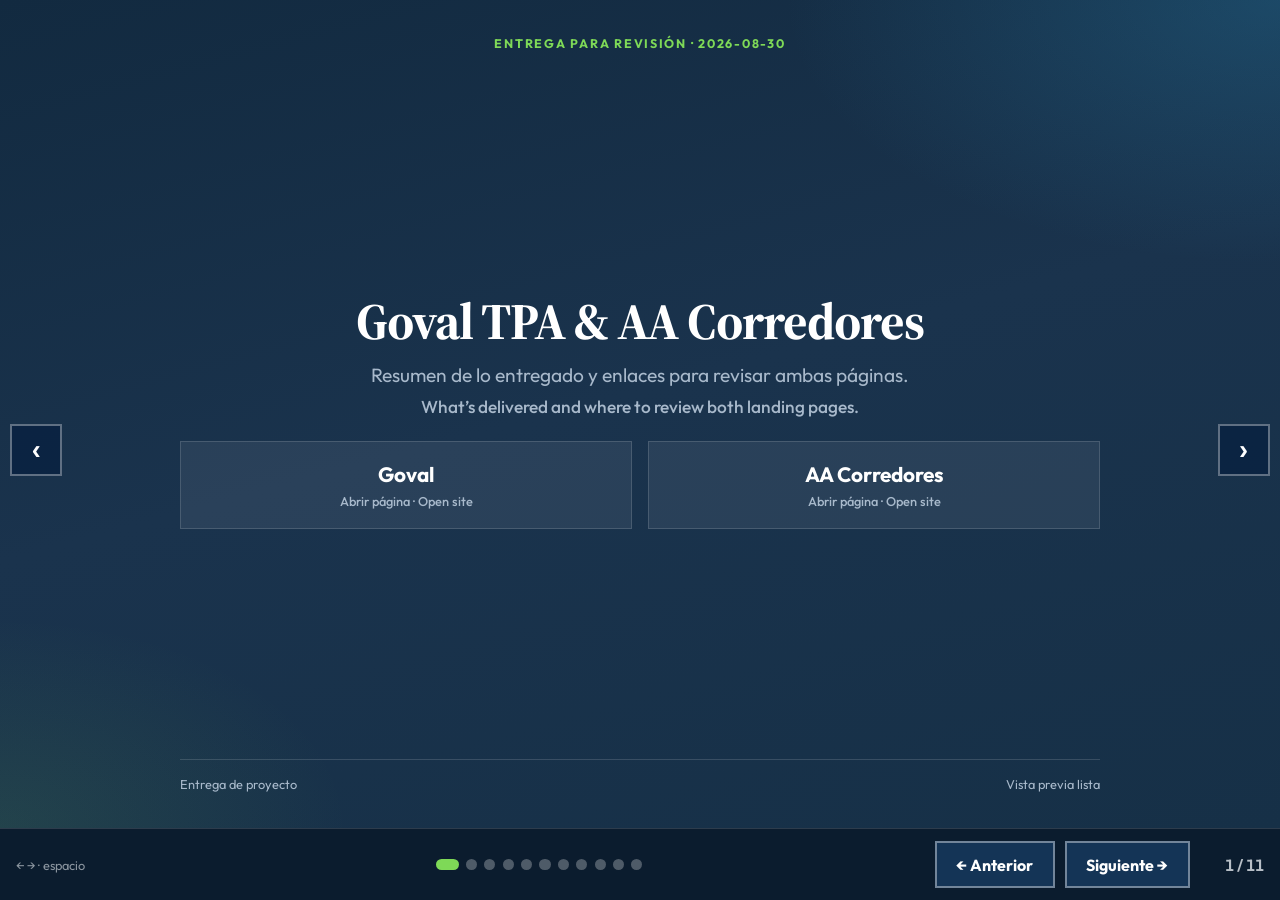
==== commit 954f84b1: "Reframe slides as full client delivery walkthrough. Co-authored-by: Cursor <cursoragent@cursor.com>" ====
--- a/CLIENT-DELIVERY-SEO-SLIDES.html
+++ b/CLIENT-DELIVERY-SEO-SLIDES.html
@@ -2,734 +2,11 @@
 <html lang="es">
 <head>
   <meta charset="UTF-8" />
-  <meta name="viewport" content="width=device-width, initial-scale=1" />
-  <title>Entrega SEO — Goval TPA · AA Corredores</title>
-  <link rel="preconnect" href="https://fonts.googleapis.com" />
-  <link rel="preconnect" href="https://fonts.gstatic.com" crossorigin />
-  <link href="https://fonts.googleapis.com/css2?family=Outfit:wght@400;500;600;700&family=Source+Serif+4:opsz,wght@8..60,600;8..60,700&display=swap" rel="stylesheet" />
-  <style>
-    :root {
-      --navy: #0a2342;
-      --navy-mid: #143456;
-      --teal: #2a8bb8;
-      --lime: #7ed957;
-      --bg: #1a334d;
-      --bg-panel: rgba(255, 255, 255, 0.07);
-      --ink: #f2f6fa;
-      --muted: #a8b9cb;
-      --line: rgba(255, 255, 255, 0.14);
-      --font: "Outfit", system-ui, sans-serif;
-      --display: "Source Serif 4", Georgia, serif;
-      --chrome-h: 4.5rem;
-    }
-
-    * { box-sizing: border-box; }
-    html, body { margin: 0; height: 100%; }
-    body {
-      font-family: var(--font);
-      color: var(--ink);
-      background: var(--bg);
-      overflow: hidden;
-    }
-
-    .deck {
-      height: 100%;
-      position: relative;
-      padding-bottom: var(--chrome-h);
-    }
-
-    .slide {
-      position: absolute;
-      inset: 0;
-      bottom: var(--chrome-h);
-      display: none;
-      padding: clamp(1.25rem, 3vw, 2.5rem) clamp(1.5rem, 5vw, 4rem);
-      background:
-        radial-gradient(900px 480px at 100% 0%, rgba(42, 139, 184, 0.28), transparent 55%),
-        radial-gradient(700px 420px at 0% 100%, rgba(126, 217, 87, 0.1), transparent 50%),
-        linear-gradient(165deg, #122a40 0%, #1a334d 48%, #163047 100%);
-      color: var(--ink);
-      overflow: auto;
-    }
-    .slide.is-active { display: flex; flex-direction: column; }
-
-    .kicker {
-      font-size: 0.8rem;
-      font-weight: 700;
-      letter-spacing: 0.14em;
-      text-transform: uppercase;
-      color: var(--lime);
-      margin: 0 0 0.65rem;
-      flex-shrink: 0;
-    }
-    h1, h2 {
-      font-family: var(--display);
-      font-weight: 700;
-      line-height: 1.15;
-      margin: 0 0 0.65rem;
-      letter-spacing: -0.02em;
-      color: #fff;
-    }
-    h1 { font-size: clamp(2.2rem, 5.5vw, 3.6rem); max-width: 16ch; }
-    h2 { font-size: clamp(1.6rem, 3.6vw, 2.5rem); max-width: none; }
-    .lede {
-      font-size: clamp(1.05rem, 2vw, 1.25rem);
-      max-width: 48rem;
-      line-height: 1.5;
-      margin: 0 0 1.35rem;
-      color: var(--muted);
-    }
-    .muted { color: var(--muted); }
-    .en {
-      display: block;
-      font-size: 0.9em;
-      font-weight: 500;
-      color: var(--muted);
-      margin-top: 0.25rem;
-      white-space: normal;
-      overflow-wrap: anywhere;
-    }
-
-    .grow {
-      flex: 1;
-      display: flex;
-      flex-direction: column;
-      justify-content: center;
-      min-height: 0;
-      width: 100%;
-      max-width: 1100px;
-    }
-    .grow.wide { max-width: none; }
-
-    .footer-meta {
-      display: flex;
-      justify-content: space-between;
-      gap: 1rem;
-      align-items: center;
-      margin-top: auto;
-      padding-top: 1rem;
-      font-size: 0.8rem;
-      color: var(--muted);
-      border-top: 1px solid var(--line);
-      flex-shrink: 0;
-    }
-
-    .grid-2 {
-      display: grid;
-      grid-template-columns: repeat(2, minmax(0, 1fr));
-      gap: 1.25rem;
-      width: 100%;
-    }
-    @media (max-width: 800px) {
-      .grid-2 { grid-template-columns: 1fr; }
-    }
-
-    .panel {
-      background: var(--bg-panel);
-      border: 1px solid var(--line);
-      padding: 1.25rem 1.4rem;
-    }
-    .panel h3 {
-      margin: 0 0 0.65rem;
-      font-size: 1.1rem;
-      color: #fff;
-    }
-    .panel p { margin: 0 0 0.75rem; font-size: 1rem; line-height: 1.45; color: var(--ink); }
-    .panel p:last-child { margin-bottom: 0; }
-
-    .tag {
-      display: inline-block;
-      font-size: 0.72rem;
-      font-weight: 700;
-      letter-spacing: 0.06em;
-      text-transform: uppercase;
-      padding: 0.25rem 0.55rem;
-      background: var(--teal);
-      color: #fff;
-      margin-bottom: 0.55rem;
-    }
-    .tag.aa { background: var(--lime); color: var(--navy); }
-
-    .list-check {
-      list-style: none;
-      margin: 0;
-      padding: 0;
-      display: grid;
-      gap: 0.85rem;
-      max-width: 52rem;
-    }
-    .list-check li {
-      display: flex;
-      gap: 0.9rem;
-      align-items: flex-start;
-      font-size: clamp(1rem, 1.6vw, 1.15rem);
-      line-height: 1.4;
-    }
-    .list-check li::before {
-      content: "";
-      flex: 0 0 0.7rem;
-      width: 0.7rem;
-      height: 0.7rem;
-      margin-top: 0.4rem;
-      background: var(--lime);
-    }
-
-    table {
-      width: 100%;
-      border-collapse: collapse;
-      font-size: clamp(0.92rem, 1.4vw, 1.05rem);
-    }
-    th, td {
-      text-align: left;
-      padding: 0.7rem 0.8rem;
-      border-bottom: 1px solid var(--line);
-      vertical-align: top;
-    }
-    th {
-      font-size: 0.75rem;
-      text-transform: uppercase;
-      letter-spacing: 0.06em;
-      color: var(--muted);
-    }
-
-    a { color: #8ec8e8; }
-    a:hover { color: #fff; }
-
-    .preview-links {
-      display: grid;
-      grid-template-columns: repeat(2, minmax(0, 1fr));
-      gap: 1rem;
-      width: 100%;
-      max-width: 640px;
-      margin-top: 0.5rem;
-    }
-    .preview-links a {
-      display: block;
-      padding: 1.1rem 1.25rem;
-      background: var(--bg-panel);
-      border: 1px solid var(--line);
-      color: #fff;
-      font-size: 1.25rem;
-      font-weight: 700;
-      text-decoration: none;
-      transition: border-color 0.15s ease, background 0.15s ease;
-    }
-    .preview-links a:hover {
-      border-color: var(--lime);
-      background: rgba(126, 217, 87, 0.1);
-    }
-    .preview-links a span {
-      display: block;
-      margin-top: 0.35rem;
-      font-size: 0.82rem;
-      font-weight: 500;
-      color: var(--muted);
-    }
-
-    .agenda {
-      list-style: none;
-      margin: 0;
-      padding: 0;
-      display: grid;
-      grid-template-columns: repeat(2, minmax(0, 1fr));
-      gap: 0.85rem 1.5rem;
-      width: 100%;
-      max-width: 960px;
-      counter-reset: ag;
-    }
-    @media (max-width: 800px) {
-      .agenda { grid-template-columns: 1fr; }
-    }
-    .agenda li {
-      counter-increment: ag;
-      display: flex;
-      gap: 0.9rem;
-      align-items: flex-start;
-      font-size: clamp(1.05rem, 1.7vw, 1.2rem);
-      line-height: 1.35;
-      padding: 1rem 1.1rem;
-      background: var(--bg-panel);
-      border: 1px solid var(--line);
-    }
-    .agenda .num {
-      flex: 0 0 auto;
-      font-weight: 700;
-      color: var(--teal);
-      font-variant-numeric: tabular-nums;
-      font-size: 0.95em;
-      padding-top: 0.1rem;
-    }
-    .agenda .body { flex: 1; min-width: 0; }
-    .agenda .body strong { font-weight: 600; color: #fff; }
-
-    .note {
-      margin-top: 1.15rem;
-      padding: 0.95rem 1.1rem;
-      border-left: 3px solid var(--lime);
-      background: rgba(126, 217, 87, 0.1);
-      font-size: 0.98rem;
-      line-height: 1.45;
-      max-width: 52rem;
-    }
-
-    /* Big side nav */
-    .side-nav {
-      position: fixed;
-      top: 50%;
-      transform: translateY(-50%);
-      z-index: 30;
-      width: 3.5rem;
-      height: 3.5rem;
-      border: 2px solid rgba(255, 255, 255, 0.35);
-      background: rgba(10, 35, 66, 0.85);
-      color: #fff;
-      font-size: 1.75rem;
-      font-weight: 700;
-      line-height: 1;
-      cursor: pointer;
-      display: flex;
-      align-items: center;
-      justify-content: center;
-      backdrop-filter: blur(6px);
-    }
-    .side-nav:hover {
-      background: var(--lime);
-      color: var(--navy);
-      border-color: var(--lime);
-    }
-    .side-nav.prev { left: 0.75rem; }
-    .side-nav.next { right: 0.75rem; }
-
-    .chrome {
-      position: fixed;
-      left: 0; right: 0; bottom: 0;
-      height: var(--chrome-h);
-      z-index: 20;
-      display: flex;
-      align-items: center;
-      justify-content: space-between;
-      gap: 1rem;
-      padding: 0 1rem 0 1rem;
-      background: #0b1c2e;
-      color: #fff;
-      border-top: 1px solid var(--line);
-    }
-    .chrome .hint {
-      opacity: 0.55;
-      font-size: 0.8rem;
-      min-width: 9rem;
-    }
-    .chrome .dots {
-      display: flex;
-      gap: 0.45rem;
-      flex-wrap: wrap;
-      justify-content: center;
-      flex: 1;
-    }
-    .chrome .dots button {
-      border: 0;
-      background: rgba(255, 255, 255, 0.28);
-      width: 0.7rem;
-      height: 0.7rem;
-      padding: 0;
-      border-radius: 50%;
-      cursor: pointer;
-    }
-    .chrome .dots button.is-on {
-      background: var(--lime);
-      width: 1.4rem;
-      border-radius: 999px;
-    }
-    .nav-btns {
-      display: flex;
-      gap: 0.65rem;
-      align-items: center;
-    }
-    .nav-btns .go {
-      border: 2px solid rgba(255, 255, 255, 0.4);
-      background: #143456;
-      color: #fff;
-      padding: 0.7rem 1.25rem;
-      font: inherit;
-      font-size: 1rem;
-      font-weight: 700;
-      cursor: pointer;
-      min-width: 7.5rem;
-    }
-    .nav-btns .go:hover {
-      background: var(--lime);
-      color: var(--navy);
-      border-color: var(--lime);
-    }
-    #counter {
-      min-width: 4rem;
-      text-align: right;
-      opacity: 0.75;
-      font-weight: 600;
-      font-variant-numeric: tabular-nums;
-    }
-
-    @media (max-width: 700px) {
-      .side-nav { display: none; }
-      .chrome .hint { display: none; }
-      .nav-btns .go { min-width: 0; padding: 0.65rem 0.9rem; }
-    }
-  </style>
+  <meta http-equiv="refresh" content="0; url=CLIENT-DELIVERY-SLIDES.html" />
+  <link rel="canonical" href="CLIENT-DELIVERY-SLIDES.html" />
+  <title>Redirect — Client delivery slides</title>
 </head>
 <body>
-  <button type="button" class="side-nav prev" id="sidePrev" aria-label="Anterior">‹</button>
-  <button type="button" class="side-nav next" id="sideNext" aria-label="Siguiente">›</button>
-
-  <div class="deck" id="deck" aria-live="polite">
-
-    <section class="slide is-active" data-slide>
-      <p class="kicker">Entrega al cliente · Client delivery · 2026-08-30</p>
-      <div class="grow wide">
-        <h1>SEO de las landings</h1>
-        <p class="lede">
-          Goval TPA · AA Corredores
-          <span class="en">Landing page SEO package — approved focus, what shipped, and what’s needed from you.</span>
-        </p>
-        <p class="muted" style="margin:0 0 0.5rem;font-weight:600">Previews</p>
-        <div class="preview-links">
-          <a href="https://hectortorrese.github.io/goval-tpa/" target="_blank" rel="noopener">
-            Goval
-            <span>hectortorrese.github.io/goval-tpa</span>
-          </a>
-          <a href="https://hectortorrese.github.io/aa-corredores/" target="_blank" rel="noopener">
-            AA Corredores
-            <span>hectortorrese.github.io/aa-corredores</span>
-          </a>
-        </div>
-      </div>
-      <div class="footer-meta"><span>Hector Torres · Helix</span><span>Presentación SEO</span></div>
-    </section>
-
-    <section class="slide" data-slide>
-      <p class="kicker">Agenda</p>
-      <div class="grow wide">
-        <h2>Qué cubrimos hoy</h2>
-        <p class="lede">What this deck covers</p>
-        <ol class="agenda">
-          <li>
-            <span class="num">01</span>
-            <div class="body">
-              <strong>Enfoque SEO aprobado</strong>
-              <span class="en">Approved SEO focus (Goval vs AA)</span>
-            </div>
-          </li>
-          <li>
-            <span class="num">02</span>
-            <div class="body">
-              <strong>Qué se implementó en ambas páginas</strong>
-              <span class="en">What shipped on both sites</span>
-            </div>
-          </li>
-          <li>
-            <span class="num">03</span>
-            <div class="body">
-              <strong><code>robots.txt</code> + <code>sitemap.xml</code></strong>
-              <span class="en">Explained for search engines</span>
-            </div>
-          </li>
-          <li>
-            <span class="num">04</span>
-            <div class="body">
-              <strong>URLs, Schema, hosting</strong>
-              <span class="en">Links, structured data, where it lives</span>
-            </div>
-          </li>
-          <li>
-            <span class="num">05</span>
-            <div class="body">
-              <strong>Pendiente del cliente</strong>
-              <span class="en">What we need from you</span>
-            </div>
-          </li>
-        </ol>
-      </div>
-      <div class="footer-meta"><span>Goval TPA · AA Corredores</span><span></span></div>
-    </section>
-
-    <section class="slide" data-slide>
-      <p class="kicker">1 · Enfoque aprobado</p>
-      <div class="grow wide">
-        <h2>Dos marcas, dos temas claros</h2>
-        <p class="lede">Two brands, two distinct SEO topics — no overlap.</p>
-        <div class="grid-2">
-          <div class="panel">
-            <span class="tag">Goval TPA</span>
-            <h3>TPA · asistencia médica y al viajero</h3>
-            <p>Third Party Administrator en República Dominicana: emergencias, siniestros, red de prestadores, 24/7.</p>
-            <p class="muted"><strong>No priorizamos:</strong> corretaje de seguros general (eso es AA).</p>
-          </div>
-          <div class="panel">
-            <span class="tag aa">AA Corredores</span>
-            <h3>Corredora de seguros · Santo Domingo</h3>
-            <p>Corretaje y reaseguros: salud/ARS/AFP, viajes, intermediación con aseguradoras, Superintendencia.</p>
-            <p class="muted"><strong>No priorizamos:</strong> TPA / gestión operativa de siniestros (eso es Goval).</p>
-          </div>
-        </div>
-      </div>
-      <div class="footer-meta"><span>Approved SEO focus</span><span></span></div>
-    </section>
-
-    <section class="slide" data-slide>
-      <p class="kicker">Goval TPA · Keywords</p>
-      <div class="grow wide">
-        <h2>Tema central: TPA en RD</h2>
-        <table>
-          <thead>
-            <tr><th>Español</th><th>English</th></tr>
-          </thead>
-          <tbody>
-            <tr><td>Third Party Administrator / TPA República Dominicana</td><td>Third Party Administrator / TPA Dominican Republic</td></tr>
-            <tr><td>asistencia médica</td><td>medical assistance</td></tr>
-            <tr><td>asistencia al viajero 24/7</td><td>traveler assistance 24/7</td></tr>
-            <tr><td>emergencias médicas y siniestros</td><td>medical emergencies and claims</td></tr>
-            <tr><td>red de prestadores médicos</td><td>medical provider network</td></tr>
-            <tr><td>TPA para aseguradoras</td><td>TPA for insurers</td></tr>
-          </tbody>
-        </table>
-      </div>
-      <div class="footer-meta"><span>Goval TPA</span><span></span></div>
-    </section>
-
-    <section class="slide" data-slide>
-      <p class="kicker">AA Corredores · Keywords</p>
-      <div class="grow wide">
-        <h2>Tema central: corretaje en RD</h2>
-        <table>
-          <thead>
-            <tr><th>Español</th><th>English</th></tr>
-          </thead>
-          <tbody>
-            <tr><td>corredora de seguros República Dominicana</td><td>insurance brokerage Dominican Republic</td></tr>
-            <tr><td>corretaje de seguros y reaseguros</td><td>insurance &amp; reinsurance brokerage</td></tr>
-            <tr><td>seguros de salud, ARS, AFP</td><td>health insurance, ARS, AFP</td></tr>
-            <tr><td>seguros de viaje</td><td>travel insurance</td></tr>
-            <tr><td>Superintendencia de Seguros</td><td>Insurance Superintendency</td></tr>
-            <tr><td>intermediación con aseguradoras</td><td>intermediation with insurers</td></tr>
-          </tbody>
-        </table>
-      </div>
-      <div class="footer-meta"><span>AA Corredores</span><span></span></div>
-    </section>
-
-    <section class="slide" data-slide>
-      <p class="kicker">2 · Implementado</p>
-      <div class="grow wide">
-        <h2>Qué hay en ambas páginas</h2>
-        <p class="lede">Shipped on both landings · idioma por defecto: español (mercado RD)</p>
-        <ul class="list-check">
-          <li>Títulos y meta descriptions en ES y EN (cambian con el idioma)</li>
-          <li>Open Graph + Twitter cards (compartir en redes / WhatsApp)</li>
-          <li><code>canonical</code> + <code>hreflang</code> (<code>?lang=es</code> / <code>?lang=en</code>)</li>
-          <li><code>robots.txt</code> + <code>sitemap.xml</code></li>
-          <li>Datos estructurados JSON-LD (Schema.org)</li>
-          <li>Encabezados H1/H2/H3 alineados a los temas SEO — sin relleno artificial</li>
-        </ul>
-      </div>
-      <div class="footer-meta"><span>What was implemented</span><span></span></div>
-    </section>
-
-    <section class="slide" data-slide>
-      <p class="kicker">2.1 · Para buscadores</p>
-      <div class="grow wide">
-        <h2><code>robots.txt</code> + <code>sitemap.xml</code></h2>
-        <p class="lede">Archivos para Google y otros crawlers — el visitante normal no los ve.</p>
-        <div class="grid-2">
-          <div class="panel">
-            <h3>robots.txt</h3>
-            <p><strong>ES:</strong> Instrucciones para crawlers: qué pueden indexar. Aquí: <strong>permitir todo</strong> el sitio y señalar el sitemap.</p>
-            <p class="muted"><strong>EN:</strong> Rules for crawlers. Here: allow the whole site and point to the sitemap.</p>
-          </div>
-          <div class="panel">
-            <h3>sitemap.xml</h3>
-            <p><strong>ES:</strong> Lista oficial de URLs (home + ES/EN) para encontrarlas más rápido y saber que hay dos idiomas.</p>
-            <p class="muted"><strong>EN:</strong> Official URL list so engines find pages faster and know both languages exist.</p>
-          </div>
-        </div>
-        <div class="note">
-          Juntos = <strong>permiso + mapa</strong>. No rankean solos; ayudan al descubrimiento.
-          Con dominio propio: actualizar URLs en ambos y enviar el sitemap en Search Console.
-        </div>
-      </div>
-      <div class="footer-meta"><span>Permission + map for search bots</span><span></span></div>
-    </section>
-
-    <section class="slide" data-slide>
-      <p class="kicker">Schema.org · JSON-LD</p>
-      <div class="grow wide">
-        <h2>Datos estructurados</h2>
-        <p class="lede">Helps Google understand the business type.</p>
-        <table>
-          <thead>
-            <tr><th>Sitio</th><th>Tipo Schema.org</th></tr>
-          </thead>
-          <tbody>
-            <tr>
-              <td>Goval TPA</td>
-              <td><code>Organization</code> (+ knowsAbout TPA / medical / travel assistance)</td>
-            </tr>
-            <tr>
-              <td>AA Corredores</td>
-              <td><code>InsuranceAgency</code> (+ dirección, teléfono, fundador)</td>
-            </tr>
-          </tbody>
-        </table>
-        <div class="note">
-          Ejemplos live:
-          <a href="https://hectortorrese.github.io/goval-tpa/robots.txt" target="_blank" rel="noopener">goval-tpa/robots.txt</a>
-          ·
-          <a href="https://hectortorrese.github.io/goval-tpa/sitemap.xml" target="_blank" rel="noopener">goval-tpa/sitemap.xml</a>
-          <span class="en">(misma idea en AA)</span>
-        </div>
-      </div>
-      <div class="footer-meta"><span>Structured data</span><span></span></div>
-    </section>
-
-    <section class="slide" data-slide>
-      <p class="kicker">3 · URLs</p>
-      <div class="grow wide">
-        <h2>Previews y repositorios</h2>
-        <table>
-          <thead>
-            <tr><th>Sitio</th><th>Preview</th><th>Repo</th></tr>
-          </thead>
-          <tbody>
-            <tr>
-              <td>Goval</td>
-              <td><a href="https://hectortorrese.github.io/goval-tpa/" target="_blank" rel="noopener">github.io/goval-tpa</a></td>
-              <td><a href="https://github.com/HectorTorresE/goval-tpa" target="_blank" rel="noopener">HectorTorresE/goval-tpa</a></td>
-            </tr>
-            <tr>
-              <td>AA Corredores</td>
-              <td><a href="https://hectortorrese.github.io/aa-corredores/" target="_blank" rel="noopener">github.io/aa-corredores</a></td>
-              <td><a href="https://github.com/HectorTorresE/aa-corredores" target="_blank" rel="noopener">HectorTorresE/aa-corredores</a></td>
-            </tr>
-          </tbody>
-        </table>
-        <div class="note">
-          Probar idiomas: agregar <code>?lang=en</code> o <code>?lang=es</code> a la URL.<br />
-          Documento escrito: <a href="https://github.com/HectorTorresE/goval-tpa/blob/main/CLIENT-DELIVERY-SEO.md" target="_blank" rel="noopener">CLIENT-DELIVERY-SEO.md</a>
-        </div>
-      </div>
-      <div class="footer-meta"><span>Client URLs</span><span></span></div>
-    </section>
-
-    <section class="slide" data-slide>
-      <p class="kicker">4 · Pendiente del cliente</p>
-      <div class="grow wide">
-        <h2>Lo que necesitamos de ustedes</h2>
-        <p class="lede">Needs from client</p>
-        <ul class="list-check">
-          <li><strong>Goval:</strong> teléfono, correo y dirección oficiales (hoy hay email provisional).</li>
-          <li><strong>Dominios finales</strong> tras aprobación (ej. govaltpa.com, aacorredores.com) — actualizar canonical, sitemap y Schema.</li>
-          <li>Confirmar logo vectorial de AA si el SVG actual debe reemplazarse.</li>
-          <li>Opcional: Google Search Console + Analytics cuando exista dominio propio.</li>
-        </ul>
-      </div>
-      <div class="footer-meta"><span>Action items</span><span></span></div>
-    </section>
-
-    <section class="slide" data-slide>
-      <p class="kicker">5 · Hosting</p>
-      <div class="grow wide">
-        <h2>Dónde vive el sitio</h2>
-        <div class="grid-2">
-          <div class="panel">
-            <h3>Ahora</h3>
-            <p>GitHub Pages — gratis, para revisión y preview.</p>
-          </div>
-          <div class="panel">
-            <h3>Largo plazo</h3>
-            <p>A acordar tras aprobación: dominio propio + Pages / Cloudflare / Vercel, etc.</p>
-          </div>
-        </div>
-      </div>
-      <div class="footer-meta"><span>Hosting</span><span></span></div>
-    </section>
-
-    <section class="slide" data-slide>
-      <p class="kicker">Cierre</p>
-      <div class="grow wide">
-        <h1>Listo para revisión</h1>
-        <p class="lede">
-          Abrir previews → probar ES/EN → confirmar pendientes → dominio final.
-          <span class="en">Open previews → try languages → confirm open items → final domain.</span>
-        </p>
-        <div class="preview-links">
-          <a href="https://hectortorrese.github.io/goval-tpa/" target="_blank" rel="noopener">
-            Goval
-            <span>Abrir preview</span>
-          </a>
-          <a href="https://hectortorrese.github.io/aa-corredores/" target="_blank" rel="noopener">
-            AA Corredores
-            <span>Abrir preview</span>
-          </a>
-        </div>
-      </div>
-      <div class="footer-meta"><span>2026-08-30 · CLIENT-DELIVERY-SEO</span><span>Gracias</span></div>
-    </section>
-  </div>
-
-  <div class="chrome" role="navigation" aria-label="Controles de diapositivas">
-    <span class="hint">← → · espacio</span>
-    <div class="dots" id="dots"></div>
-    <div class="nav-btns">
-      <button type="button" class="go" id="prev">← Anterior</button>
-      <button type="button" class="go" id="next">Siguiente →</button>
-      <span id="counter"></span>
-    </div>
-  </div>
-
-  <script>
-    (function () {
-      const slides = Array.from(document.querySelectorAll("[data-slide]"));
-      const dots = document.getElementById("dots");
-      const counter = document.getElementById("counter");
-      let i = 0;
-
-      slides.forEach((_, idx) => {
-        const b = document.createElement("button");
-        b.type = "button";
-        b.setAttribute("aria-label", "Ir a diapositiva " + (idx + 1));
-        b.addEventListener("click", () => go(idx));
-        dots.appendChild(b);
-      });
-
-      function go(n) {
-        i = (n + slides.length) % slides.length;
-        slides.forEach((s, idx) => s.classList.toggle("is-active", idx === i));
-        Array.from(dots.children).forEach((d, idx) => d.classList.toggle("is-on", idx === i));
-        counter.textContent = (i + 1) + " / " + slides.length;
-      }
-
-      function bind(id, fn) {
-        document.getElementById(id).addEventListener("click", fn);
-      }
-      bind("prev", () => go(i - 1));
-      bind("next", () => go(i + 1));
-      bind("sidePrev", () => go(i - 1));
-      bind("sideNext", () => go(i + 1));
-
-      document.addEventListener("keydown", (e) => {
-        if (e.key === "ArrowRight" || e.key === " " || e.key === "PageDown") {
-          e.preventDefault();
-          go(i + 1);
-        } else if (e.key === "ArrowLeft" || e.key === "PageUp") {
-          e.preventDefault();
-          go(i - 1);
-        } else if (e.key === "Home") {
-          go(0);
-        } else if (e.key === "End") {
-          go(slides.length - 1);
-        }
-      });
-
-      go(0);
-    })();
-  </script>
+  <p>Moved to <a href="CLIENT-DELIVERY-SLIDES.html">CLIENT-DELIVERY-SLIDES.html</a> (full client delivery deck).</p>
 </body>
 </html>
